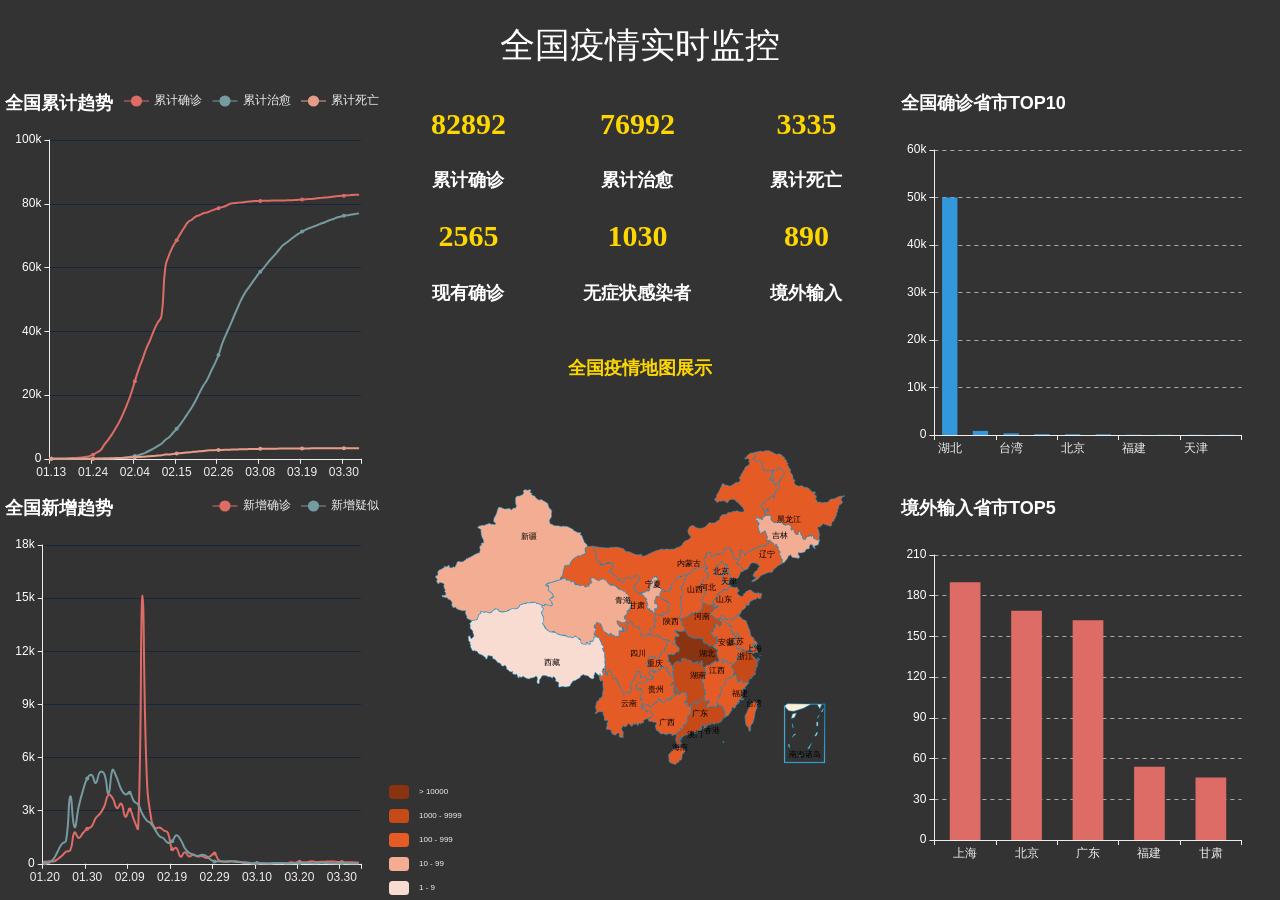
==== frontend/index.html @ fdfba9ef "初始化大屏" ====
<!-- 声明文档类型 -->
<!DOCTYPE html>
<html lang="en">

<head>
    <!--更多资源：https://gitee.com/iGaoWei/big-data-view -->
    <!-- 指定网页字符编码 -->
    <meta charset="UTF-8">
    <!-- 适配移动端 -->
    <meta name="viewport" content="width=device-width, initial-scale=1.0">
    <title>全国疫情实时监控</title>
    <link rel="stylesheet" href="css/index.css">
</head>

<body>
    <div id="title">全国疫情实时监控</div>
    <div id="left1">
    </div>
    <div id="left2">
    </div>
    <div id="center1">
        <div class="item">
            <div class="number" id="confirm"></div>
            <div class="text">累计确诊</div>
        </div>
        <div class="item">
            <div class="number" id="heal"></div>
            <div class="text">累计治愈</div>
        </div>
        <div class="item">
            <div class="number" id="dead"></div>
            <div class="text">累计死亡</div>
        </div>
        <div class="item">
            <div class="number" id="nowConfirm"></div>
            <div class="text">现有确诊</div>
        </div>
        <div class="item">
            <div class="number" id="noInfect"></div>
            <div class="text">无症状感染者</div>
        </div>
        <div class="item">
            <div class="number" id="importedCase"></div>
            <div class="text">境外输入</div>
        </div>
    </div>
    <div id="center2">
    </div>
    <div id="right1"></div>
    <div id="right2"></div>
    <!--更多资源：https://gitee.com/iGaoWei/big-data-view -->
    <script src="js/data.js"></script>
    <script src="js/center1.js"></script>
    <script src="js/echarts.min.js"></script>
    <script src="js/china.js"></script>
    <script src="js/center2.js"></script>
    <script src="js/left1.js"></script>
    <script src="js/left2.js"></script>
    <script src="js/right1.js"></script>
    <script src="js/right2.js"></script>
</body>

</html>
---- frontend/css/index.css ----
body {
    background: #333;
}

#title {
    position: absolute;
    top: 0;
    left: 0;
    width: 100%;
    height: 10%;
    /* background: #555; */
    color: white;
    font-size: 35px;
    /* 弹性盒子布局 */
    display: flex;
    /* 水平剧中*/
    justify-content: center;
    /* 垂直居中*/
    align-items: center;
}

#left1 {
    background: #555;
    width: 30%;
    height: 45%;
    position: absolute;
    top: 10%;
    left: 0;
}

#left2 {
    background: #666;
    width: 30%;
    height: 45%;
    position: absolute;
    top: 55%;
    left: 0;
}

#center1 {
    position: absolute;
    top: 10%;
    left: 30%;
    width: 40%;
    height: 25%;
    /* background: #777; */
    display: flex;
    flex-wrap: wrap;
    /*文本超出后换行*/
}

.item {
    width: 33%;
}

.number {
    height: 60%;
    display: flex;
    justify-content: center;
    align-items: center;
    color: gold;
    font-size: 30px;
    font-weight: bold;
}

.text {
    height: 40%;
    display: flex;
    justify-content: center;
    align-items: center;
    color: white;
    font-size: 18px;
    font-weight: bold;
}

#center2 {
    position: absolute;
    top: 35%;
    left: 30%;
    width: 40%;
    height: 65%;
    background: #888;
}

#right1 {
    position: absolute;
    top: 10%;
    right: 0;
    width: 30%;
    height: 45%;
    background: #999;
}

#right2 {
    position: absolute;
    top: 55%;
    right: 0;
    width: 30%;
    height: 45%;
    background: #333;
}
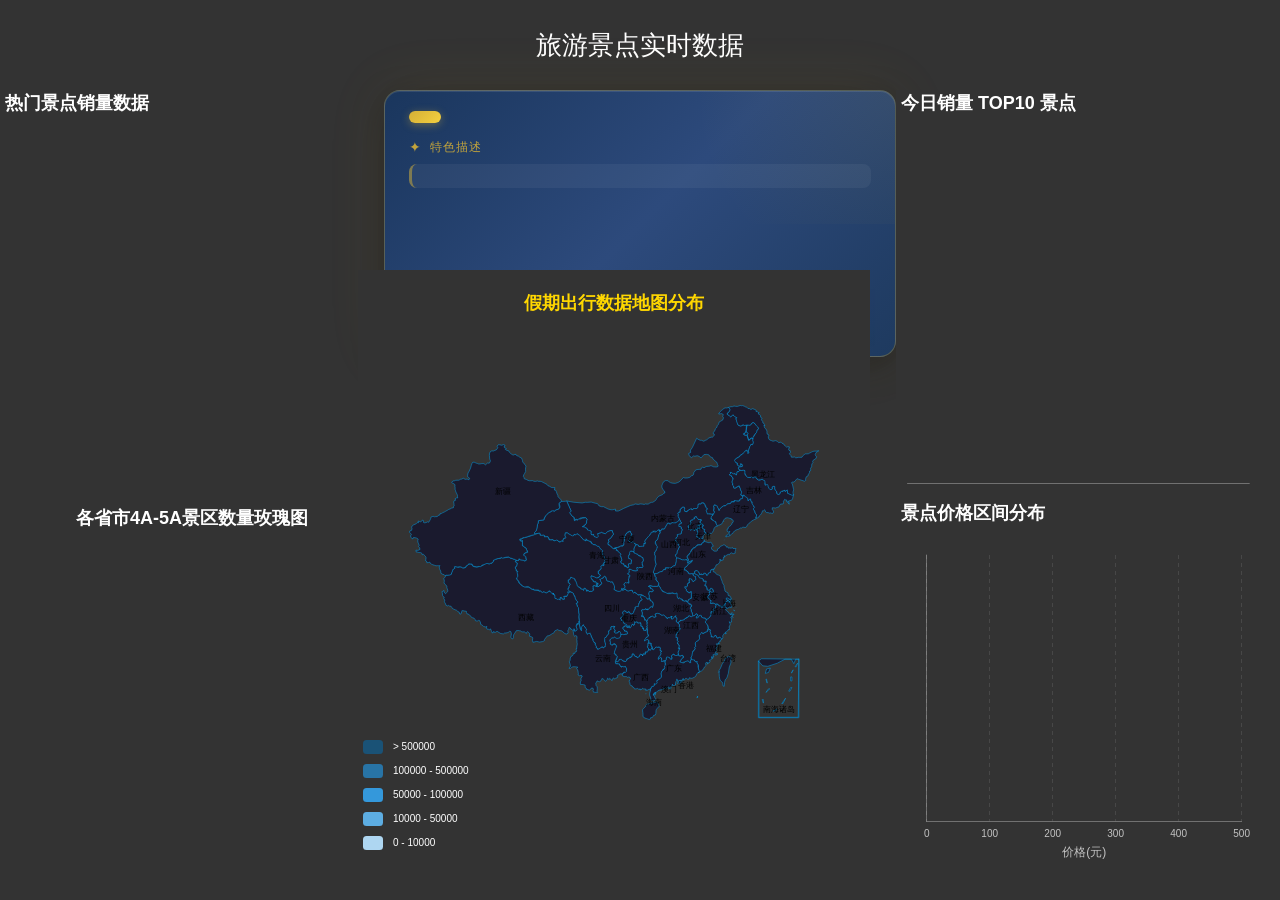
==== commit 0ff282b6: "大屏与ai助手" ====
--- a/frontend/index.html
+++ b/frontend/index.html
@@ -3,52 +3,44 @@
 <html lang="en">
 
 <head>
-    <!--更多资源：https://gitee.com/iGaoWei/big-data-view -->
+    
     <!-- 指定网页字符编码 -->
     <meta charset="UTF-8">
     <!-- 适配移动端 -->
     <meta name="viewport" content="width=device-width, initial-scale=1.0">
-    <title>全国疫情实时监控</title>
+    <title>旅游景点实时数据</title>
     <link rel="stylesheet" href="css/index.css">
 </head>
 
 <body>
-    <div id="title">全国疫情实时监控</div>
+    <div id="title">旅游景点实时数据</div>
     <div id="left1">
     </div>
     <div id="left2">
     </div>
     <div id="center1">
-        <div class="item">
-            <div class="number" id="confirm"></div>
-            <div class="text">累计确诊</div>
-        </div>
-        <div class="item">
-            <div class="number" id="heal"></div>
-            <div class="text">累计治愈</div>
-        </div>
-        <div class="item">
-            <div class="number" id="dead"></div>
-            <div class="text">累计死亡</div>
-        </div>
-        <div class="item">
-            <div class="number" id="nowConfirm"></div>
-            <div class="text">现有确诊</div>
-        </div>
-        <div class="item">
-            <div class="number" id="noInfect"></div>
-            <div class="text">无症状感染者</div>
-        </div>
-        <div class="item">
-            <div class="number" id="importedCase"></div>
-            <div class="text">境外输入</div>
+        <div id="attraction-card" class="attraction-card">
+            <div class="card-header">
+                <div class="city-badge" id="heal"></div>
+                <div class="attraction-name" id="confirm"></div>
+            </div>
+            <div class="card-body">
+                <div class="description-label">
+                    <span class="icon">✦</span>
+                    <span>特色描述</span>
+                </div>
+                <div class="description-text" id="dead"></div>
+            </div>
+            <div class="card-decoration">
+                <div class="gondola-icon">⛵</div>
+            </div>
         </div>
     </div>
     <div id="center2">
     </div>
     <div id="right1"></div>
     <div id="right2"></div>
-    <!--更多资源：https://gitee.com/iGaoWei/big-data-view -->
+ 
     <script src="js/data.js"></script>
     <script src="js/center1.js"></script>
     <script src="js/echarts.min.js"></script>
--- a/frontend/css/index.css
+++ b/frontend/css/index.css
@@ -10,7 +10,7 @@
     height: 10%;
     /* background: #555; */
     color: white;
-    font-size: 35px;
+    font-size: 26px;
     /* 弹性盒子布局 */
     display: flex;
     /* 水平剧中*/
@@ -49,34 +49,137 @@
     /*文本超出后换行*/
 }
 
-.item {
-    width: 33%;
-}
-
-.number {
-    height: 60%;
-    display: flex;
-    justify-content: center;
+/* 景点信息卡片样式 */
+.attraction-card {
+    width: 100%;
+    height: 100%;
+    background: linear-gradient(135deg, #1a365d 0%, #2d4a7c 50%, #1e3a5f 100%);
+    border-radius: 16px;
+    padding: 20px 24px;
+    box-shadow: 0 8px 32px rgba(0, 0, 0, 0.3),
+                0 0 60px rgba(212, 175, 55, 0.1),
+                inset 0 1px 0 rgba(255, 255, 255, 0.1);
+    position: relative;
+    overflow: hidden;
+    border: 1px solid rgba(212, 175, 55, 0.3);
+}
+
+.attraction-card::before {
+    content: '';
+    position: absolute;
+    top: -50%;
+    right: -50%;
+    width: 100%;
+    height: 100%;
+    background: radial-gradient(circle, rgba(212, 175, 55, 0.08) 0%, transparent 70%);
+    pointer-events: none;
+}
+
+.card-header {
+    display: flex;
     align-items: center;
-    color: gold;
-    font-size: 30px;
+    gap: 16px;
+    margin-bottom: 16px;
+    position: relative;
+    z-index: 1;
+}
+
+.city-badge {
+    background: linear-gradient(135deg, #d4af37 0%, #f4d03f 100%);
+    color: #1a365d;
+    padding: 6px 16px;
+    border-radius: 20px;
+    font-size: 13px;
     font-weight: bold;
-}
-
-.text {
-    height: 40%;
-    display: flex;
-    justify-content: center;
+    box-shadow: 0 2px 8px rgba(212, 175, 55, 0.4);
+    white-space: nowrap;
+}
+
+.attraction-name {
+    color: #ffffff;
+    font-size: 22px;
+    font-weight: bold;
+    white-space: nowrap;
+    overflow: hidden;
+    text-overflow: ellipsis;
+    text-shadow: 0 2px 4px rgba(0, 0, 0, 0.3);
+    flex: 1;
+}
+
+.card-body {
+    position: relative;
+    z-index: 1;
+}
+
+.description-label {
+    display: flex;
     align-items: center;
-    color: white;
-    font-size: 18px;
-    font-weight: bold;
+    gap: 8px;
+    color: rgba(212, 175, 55, 0.9);
+    font-size: 12px;
+    margin-bottom: 8px;
+    text-transform: uppercase;
+    letter-spacing: 1px;
+}
+
+.description-label .icon {
+    font-size: 14px;
+}
+
+.description-text {
+    color: rgba(255, 255, 255, 0.95);
+    font-size: 15px;
+    line-height: 1.6;
+    background: rgba(255, 255, 255, 0.05);
+    padding: 12px 16px;
+    border-radius: 8px;
+    border-left: 3px solid rgba(212, 175, 55, 0.5);
+}
+
+.card-decoration {
+    position: absolute;
+    bottom: 10px;
+    right: 20px;
+    opacity: 0.15;
+    font-size: 48px;
+    z-index: 0;
+}
+
+.gondola-icon {
+    color: #d4af37;
+}
+
+/* 响应式适配 */
+@media (max-width: 1200px) {
+    .attraction-name {
+        font-size: 18px;
+    }
+    .attraction-card {
+        padding: 16px 20px;
+    }
+}
+
+@media (max-width: 768px) {
+    #center1 {
+        top: 8%;
+        height: 20%;
+    }
+    .attraction-card {
+        padding: 12px 16px;
+    }
+    .attraction-name {
+        font-size: 16px;
+    }
+    .description-text {
+        font-size: 13px;
+        padding: 8px 12px;
+    }
 }
 
 #center2 {
     position: absolute;
-    top: 35%;
-    left: 30%;
+    top: 30%;
+    left: 28%;
     width: 40%;
     height: 65%;
     background: #888;
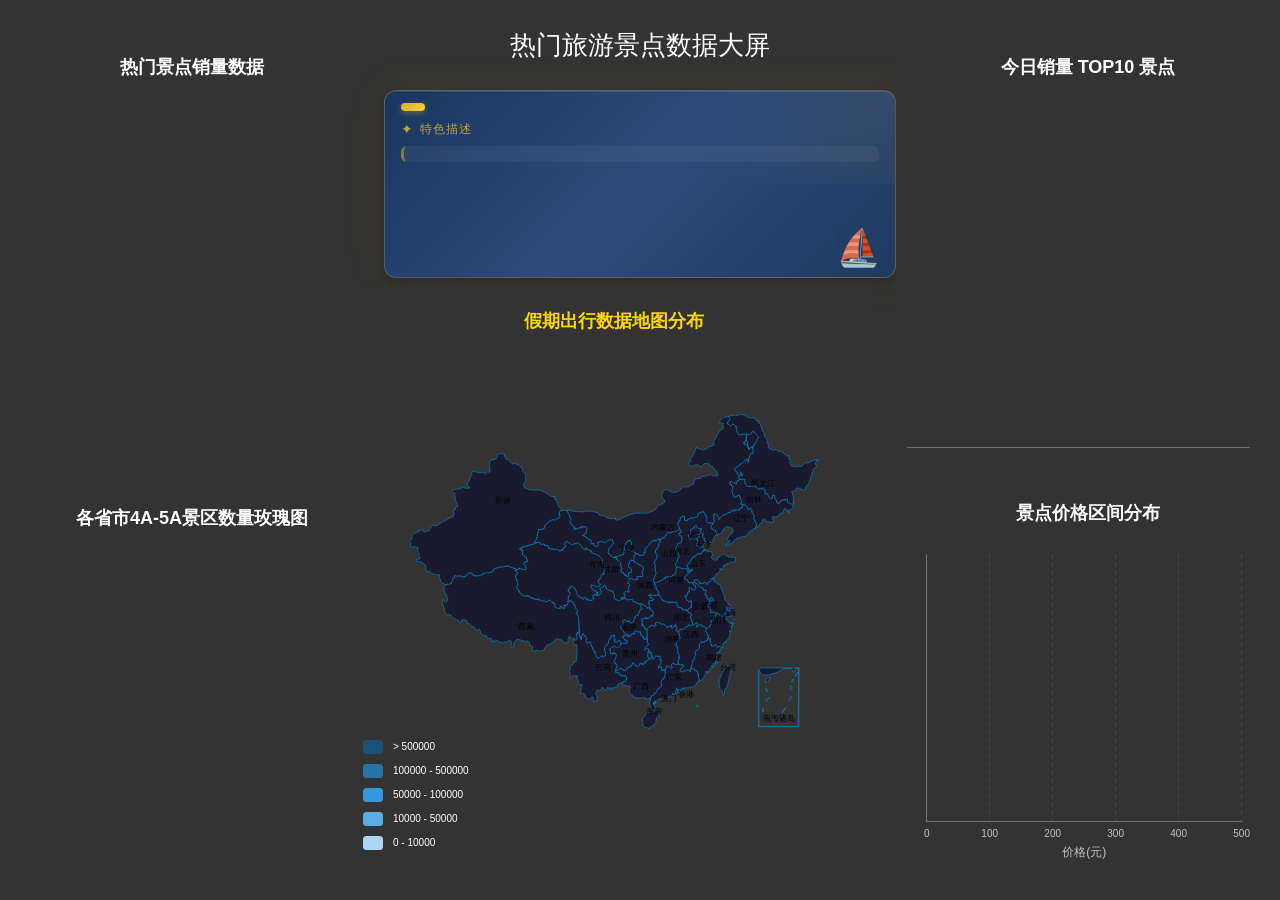
==== commit d2e038d0: "功能优化" ====
--- a/frontend/index.html
+++ b/frontend/index.html
@@ -8,12 +8,12 @@
     <meta charset="UTF-8">
     <!-- 适配移动端 -->
     <meta name="viewport" content="width=device-width, initial-scale=1.0">
-    <title>旅游景点实时数据</title>
+    <title>热门旅游景点数据大屏</title>
     <link rel="stylesheet" href="css/index.css">
 </head>
 
 <body>
-    <div id="title">旅游景点实时数据</div>
+    <div id="title">热门旅游景点数据大屏</div>
     <div id="left1">
     </div>
     <div id="left2">
--- a/frontend/css/index.css
+++ b/frontend/css/index.css
@@ -24,7 +24,7 @@
     width: 30%;
     height: 45%;
     position: absolute;
-    top: 10%;
+    top: 6%;
     left: 0;
 }
 
@@ -42,7 +42,7 @@
     top: 10%;
     left: 30%;
     width: 40%;
-    height: 25%;
+    height: 18%;
     /* background: #777; */
     display: flex;
     flex-wrap: wrap;
@@ -54,10 +54,10 @@
     width: 100%;
     height: 100%;
     background: linear-gradient(135deg, #1a365d 0%, #2d4a7c 50%, #1e3a5f 100%);
-    border-radius: 16px;
-    padding: 20px 24px;
-    box-shadow: 0 8px 32px rgba(0, 0, 0, 0.3),
-                0 0 60px rgba(212, 175, 55, 0.1),
+    border-radius: 12px;
+    padding: 12px 16px;
+    box-shadow: 0 4px 16px rgba(0, 0, 0, 0.3),
+                0 0 40px rgba(212, 175, 55, 0.1),
                 inset 0 1px 0 rgba(255, 255, 255, 0.1);
     position: relative;
     overflow: hidden;
@@ -78,8 +78,8 @@
 .card-header {
     display: flex;
     align-items: center;
-    gap: 16px;
-    margin-bottom: 16px;
+    gap: 12px;
+    margin-bottom: 10px;
     position: relative;
     z-index: 1;
 }
@@ -87,17 +87,17 @@
 .city-badge {
     background: linear-gradient(135deg, #d4af37 0%, #f4d03f 100%);
     color: #1a365d;
-    padding: 6px 16px;
-    border-radius: 20px;
-    font-size: 13px;
+    padding: 4px 12px;
+    border-radius: 16px;
+    font-size: 11px;
     font-weight: bold;
-    box-shadow: 0 2px 8px rgba(212, 175, 55, 0.4);
+    box-shadow: 0 2px 6px rgba(212, 175, 55, 0.4);
     white-space: nowrap;
 }
 
 .attraction-name {
     color: #ffffff;
-    font-size: 22px;
+    font-size: 20px;
     font-weight: bold;
     white-space: nowrap;
     overflow: hidden;
@@ -108,13 +108,13 @@
 
 .card-body {
     position: relative;
-    z-index: 1;
+    z-index: 2;
 }
 
 .description-label {
     display: flex;
     align-items: center;
-    gap: 8px;
+    gap: 6px;
     color: rgba(212, 175, 55, 0.9);
     font-size: 12px;
     margin-bottom: 8px;
@@ -128,21 +128,21 @@
 
 .description-text {
     color: rgba(255, 255, 255, 0.95);
-    font-size: 15px;
-    line-height: 1.6;
+    font-size: 13px;
+    line-height: 1.4;
     background: rgba(255, 255, 255, 0.05);
-    padding: 12px 16px;
-    border-radius: 8px;
+    padding: 8px 50px 8px 14px;
+    border-radius: 6px;
     border-left: 3px solid rgba(212, 175, 55, 0.5);
 }
 
 .card-decoration {
     position: absolute;
-    bottom: 10px;
-    right: 20px;
-    opacity: 0.15;
-    font-size: 48px;
-    z-index: 0;
+    bottom: 8px;
+    right: 14px;
+    opacity: 0.85;
+    font-size: 36px;
+    z-index: 3;
 }
 
 .gondola-icon {
@@ -152,42 +152,42 @@
 /* 响应式适配 */
 @media (max-width: 1200px) {
     .attraction-name {
-        font-size: 18px;
+        font-size: 14px;
     }
     .attraction-card {
-        padding: 16px 20px;
+        padding: 10px 14px;
     }
 }
 
 @media (max-width: 768px) {
     #center1 {
         top: 8%;
-        height: 20%;
+        height: 15%;
     }
     .attraction-card {
-        padding: 12px 16px;
+        padding: 8px 12px;
     }
     .attraction-name {
-        font-size: 16px;
+        font-size: 13px;
     }
     .description-text {
-        font-size: 13px;
-        padding: 8px 12px;
+        font-size: 11px;
+        padding: 6px 10px;
     }
 }
 
 #center2 {
     position: absolute;
-    top: 30%;
+    top: 32%;
     left: 28%;
     width: 40%;
-    height: 65%;
+    height: 63%;
     background: #888;
 }
 
 #right1 {
     position: absolute;
-    top: 10%;
+    top: 6%;
     right: 0;
     width: 30%;
     height: 45%;
